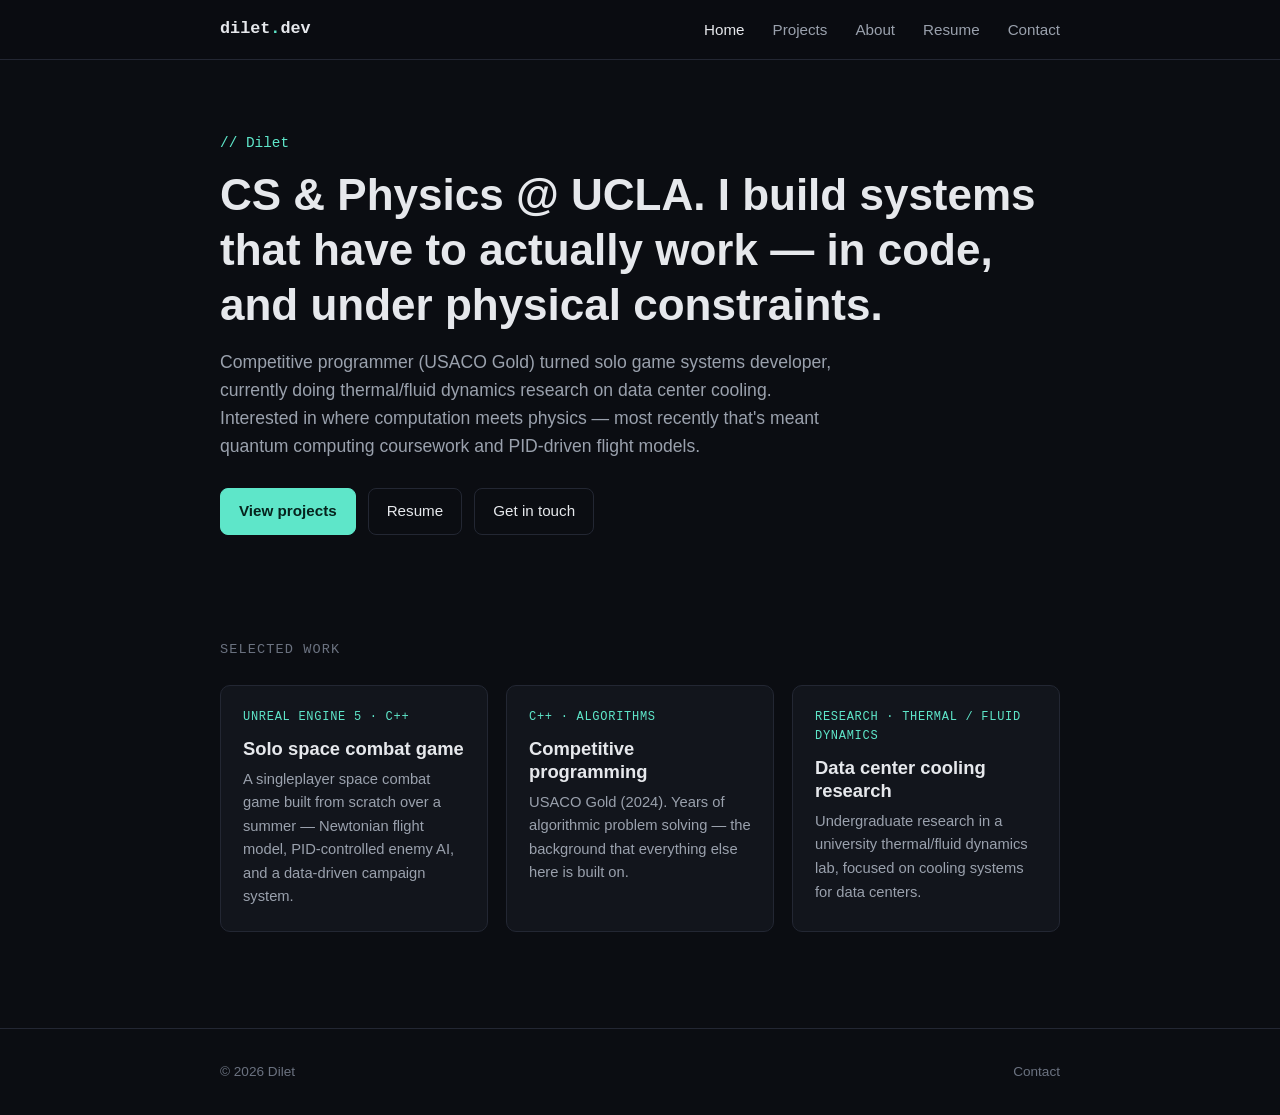
==== index.html @ afdc528f "initial" ====
<!DOCTYPE html>
<html lang="en">
<head>
  <meta charset="UTF-8">
  <meta name="viewport" content="width=device-width, initial-scale=1.0">
  <title>Dilet</title>
  <meta name="description" content="Dilet — CS &amp; Physics student at UCLA. Competitive programming, systems-driven game development, and thermal engineering research.">
  <link rel="stylesheet" href="css/style.css">
</head>
<body>

  <header class="site-header">
    <nav class="nav">
      <a class="nav-logo" href="index.html">dilet<span class="dot">.</span>dev</a>
      <button class="nav-toggle" aria-label="Toggle navigation" aria-expanded="false">&#9776;</button>
      <ul class="nav-links">
        <li><a href="index.html" aria-current="page">Home</a></li>
        <li><a href="projects/index.html">Projects</a></li>
        <li><a href="about.html">About</a></li>
        <li><a href="resume.html">Resume</a></li>
        <li><a href="contact.html">Contact</a></li>
      </ul>
    </nav>
  </header>

  <main>
    <section class="hero">
      <div class="wrap">
        <div class="hero-eyebrow">// Dilet</div>
        <h1>CS &amp; Physics @ UCLA. I build systems that have to actually work — in code, and under physical constraints.</h1>
        <p class="lede">
          Competitive programmer (USACO Gold) turned solo game systems developer, currently doing
          thermal/fluid dynamics research on data center cooling. Interested in where computation
          meets physics — most recently that's meant quantum computing coursework and PID-driven
          flight models.
        </p>
        <div class="cta-row">
          <a class="btn btn-primary" href="projects/index.html">View projects</a>
          <a class="btn" href="resume.html">Resume</a>
          <a class="btn" href="contact.html">Get in touch</a>
        </div>
      </div>
    </section>

    <section>
      <div class="wrap">
        <div class="section-title">Selected work</div>
        <div class="card-grid">

          <a class="card" href="projects/space-game.html">
            <span class="tag">Unreal Engine 5 · C++</span>
            <h3>Solo space combat game</h3>
            <p>A singleplayer space combat game built from scratch over a summer — Newtonian
              flight model, PID-controlled enemy AI, and a data-driven campaign system.</p>
          </a>

          <a class="card" href="projects/competitive-programming.html">
            <span class="tag">C++ · Algorithms</span>
            <h3>Competitive programming</h3>
            <p>USACO Gold (2024). Years of algorithmic problem solving — the background that
              everything else here is built on.</p>
          </a>

          <a class="card" href="projects/research.html">
            <span class="tag">Research · Thermal / Fluid Dynamics</span>
            <h3>Data center cooling research</h3>
            <p>Undergraduate research in a university thermal/fluid dynamics lab, focused on
              cooling systems for data centers.</p>
          </a>

        </div>
      </div>
    </section>
  </main>

  <footer class="site-footer">
    <div class="wrap">
      <span>&copy; <span id="year"></span> Dilet</span>
      <span><a href="contact.html">Contact</a></span>
    </div>
  </footer>

  <script src="js/main.js"></script>
  <script>document.getElementById("year").textContent = new Date().getFullYear();</script>
</body>
</html>
---- css/style.css ----
/* ==========================================================================
   Dilet — personal site styles
   Plain CSS, no build step. Organized top to bottom:
   1. Variables & reset
   2. Layout primitives
   3. Nav
   4. Hero / home
   5. Cards (projects)
   6. Project detail pages
   7. Resume / contact
   8. Footer
   9. Responsive
   ========================================================================== */

/* ---------- 1. Variables & reset ---------- */
:root {
  --bg: #0b0d12;
  --bg-elevated: #12151c;
  --bg-elevated-2: #1a1e28;
  --text: #e6e8ec;
  --text-dim: #9aa1ad;
  --text-faint: #6b7280;
  --accent: #5ee6c9;
  --accent-dim: #2f7a6c;
  --border: #232733;
  --radius: 10px;
  --max-width: 880px;
  --font-body: -apple-system, BlinkMacSystemFont, "Segoe UI", Roboto, Helvetica, Arial, sans-serif;
  --font-mono: "SFMono-Regular", Consolas, "Liberation Mono", Menlo, monospace;
}

* {
  box-sizing: border-box;
}

html {
  color-scheme: dark;
}

body {
  margin: 0;
  background: var(--bg);
  color: var(--text);
  font-family: var(--font-body);
  font-size: 16px;
  line-height: 1.6;
  -webkit-font-smoothing: antialiased;
}

img {
  max-width: 100%;
  display: block;
}

a {
  color: var(--accent);
  text-decoration: none;
}

a:hover {
  text-decoration: underline;
}

h1, h2, h3, h4 {
  line-height: 1.25;
  font-weight: 600;
  margin: 0 0 0.5em;
}

p {
  margin: 0 0 1em;
  color: var(--text-dim);
}

code, .mono {
  font-family: var(--font-mono);
}

/* ---------- 2. Layout primitives ---------- */
.wrap {
  max-width: var(--max-width);
  margin: 0 auto;
  padding: 0 20px;
}

section {
  padding: 56px 0;
}

.section-title {
  font-size: 0.85rem;
  text-transform: uppercase;
  letter-spacing: 0.08em;
  color: var(--text-faint);
  font-family: var(--font-mono);
  margin-bottom: 24px;
}

/* ---------- 3. Nav ---------- */
header.site-header {
  border-bottom: 1px solid var(--border);
  position: sticky;
  top: 0;
  background: rgba(11, 13, 18, 0.85);
  backdrop-filter: blur(8px);
  z-index: 10;
}

.nav {
  display: flex;
  align-items: center;
  justify-content: space-between;
  padding: 16px 20px;
  max-width: var(--max-width);
  margin: 0 auto;
}

.nav-logo {
  font-family: var(--font-mono);
  font-weight: 600;
  color: var(--text);
  font-size: 1.05rem;
}

.nav-logo:hover {
  text-decoration: none;
  color: var(--accent);
}

.nav-logo .dot {
  color: var(--accent);
}

.nav-links {
  display: flex;
  gap: 28px;
  list-style: none;
  margin: 0;
  padding: 0;
}

.nav-links a {
  color: var(--text-dim);
  font-size: 0.95rem;
}

.nav-links a:hover,
.nav-links a[aria-current="page"] {
  color: var(--text);
  text-decoration: none;
}

.nav-toggle {
  display: none;
  background: none;
  border: 1px solid var(--border);
  border-radius: 6px;
  color: var(--text);
  padding: 6px 10px;
  font-size: 1rem;
}

/* ---------- 4. Hero / home ---------- */
.hero {
  padding: 72px 0 48px;
}

.hero-eyebrow {
  font-family: var(--font-mono);
  color: var(--accent);
  font-size: 0.9rem;
  margin-bottom: 12px;
}

.hero h1 {
  font-size: clamp(2rem, 5vw, 2.75rem);
  margin-bottom: 16px;
}

.hero .lede {
  font-size: 1.1rem;
  max-width: 620px;
}

.cta-row {
  display: flex;
  gap: 12px;
  margin-top: 28px;
  flex-wrap: wrap;
}

.btn {
  display: inline-block;
  padding: 10px 18px;
  border-radius: 8px;
  font-size: 0.95rem;
  border: 1px solid var(--border);
  color: var(--text);
}

.btn:hover {
  text-decoration: none;
  border-color: var(--accent-dim);
}

.btn-primary {
  background: var(--accent);
  color: #06231d;
  border-color: var(--accent);
  font-weight: 600;
}

.btn-primary:hover {
  background: #7ceedb;
  border-color: #7ceedb;
}

/* ---------- 5. Cards (projects) ---------- */
.card-grid {
  display: grid;
  grid-template-columns: repeat(auto-fit, minmax(240px, 1fr));
  gap: 18px;
}

.card {
  background: var(--bg-elevated);
  border: 1px solid var(--border);
  border-radius: var(--radius);
  padding: 22px;
  display: block;
  color: var(--text);
}

.card:hover {
  text-decoration: none;
  border-color: var(--accent-dim);
  transform: translateY(-2px);
  transition: transform 0.15s ease, border-color 0.15s ease;
}

.card .tag {
  font-family: var(--font-mono);
  font-size: 0.75rem;
  color: var(--accent);
  text-transform: uppercase;
  letter-spacing: 0.06em;
  margin-bottom: 10px;
  display: block;
}

.card h3 {
  margin-bottom: 8px;
  font-size: 1.15rem;
}

.card p {
  font-size: 0.92rem;
  margin-bottom: 0;
}

/* ---------- 6. Project detail pages ---------- */
.project-header {
  padding: 56px 0 24px;
  border-bottom: 1px solid var(--border);
}

.project-header .tag {
  font-family: var(--font-mono);
  font-size: 0.8rem;
  color: var(--accent);
  text-transform: uppercase;
  letter-spacing: 0.06em;
}

.project-header h1 {
  margin-top: 12px;
}

.meta-row {
  display: flex;
  gap: 20px;
  flex-wrap: wrap;
  margin-top: 16px;
  font-size: 0.9rem;
  color: var(--text-faint);
  font-family: var(--font-mono);
}

.media-placeholder {
  background: var(--bg-elevated);
  border: 1px dashed var(--border);
  border-radius: var(--radius);
  padding: 48px 20px;
  text-align: center;
  color: var(--text-faint);
  font-size: 0.9rem;
  margin: 24px 0;
}

.project-body h2 {
  font-size: 1.3rem;
  margin-top: 40px;
}

.project-body ul {
  color: var(--text-dim);
  padding-left: 1.2em;
}

.project-body li {
  margin-bottom: 0.5em;
}

.back-link {
  display: inline-block;
  margin: 32px 0 0;
  font-size: 0.9rem;
  color: var(--text-faint);
}

/* ---------- 7. Resume / contact ---------- */
.resume-actions,
.contact-list {
  display: flex;
  flex-direction: column;
  gap: 14px;
  max-width: 420px;
}

.resume-actions .btn,
.contact-list a {
  text-align: center;
}

.contact-list {
  list-style: none;
  padding: 0;
}

.contact-list li a {
  display: flex;
  align-items: center;
  justify-content: space-between;
  padding: 14px 18px;
  border: 1px solid var(--border);
  border-radius: var(--radius);
  color: var(--text);
  background: var(--bg-elevated);
}

.contact-list li a:hover {
  text-decoration: none;
  border-color: var(--accent-dim);
}

.contact-list .label {
  font-family: var(--font-mono);
  font-size: 0.85rem;
  color: var(--text-faint);
}

.placeholder-note {
  font-size: 0.85rem;
  color: var(--text-faint);
  border-left: 2px solid var(--accent-dim);
  padding-left: 12px;
  margin: 20px 0;
}

/* ---------- 8. Footer ---------- */
footer.site-footer {
  border-top: 1px solid var(--border);
  padding: 32px 0;
  margin-top: 40px;
}

footer.site-footer .wrap {
  display: flex;
  justify-content: space-between;
  flex-wrap: wrap;
  gap: 12px;
  font-size: 0.85rem;
  color: var(--text-faint);
}

footer.site-footer a {
  color: var(--text-faint);
}

/* ---------- 9. Responsive ---------- */
@media (max-width: 640px) {
  .nav-links {
    position: absolute;
    top: 100%;
    left: 0;
    right: 0;
    background: var(--bg-elevated);
    border-bottom: 1px solid var(--border);
    flex-direction: column;
    gap: 0;
    display: none;
  }

  .nav-links.open {
    display: flex;
  }

  .nav-links li {
    border-top: 1px solid var(--border);
  }

  .nav-links a {
    display: block;
    padding: 14px 20px;
  }

  .nav-toggle {
    display: inline-block;
  }

  .hero {
    padding: 48px 0 32px;
  }
}
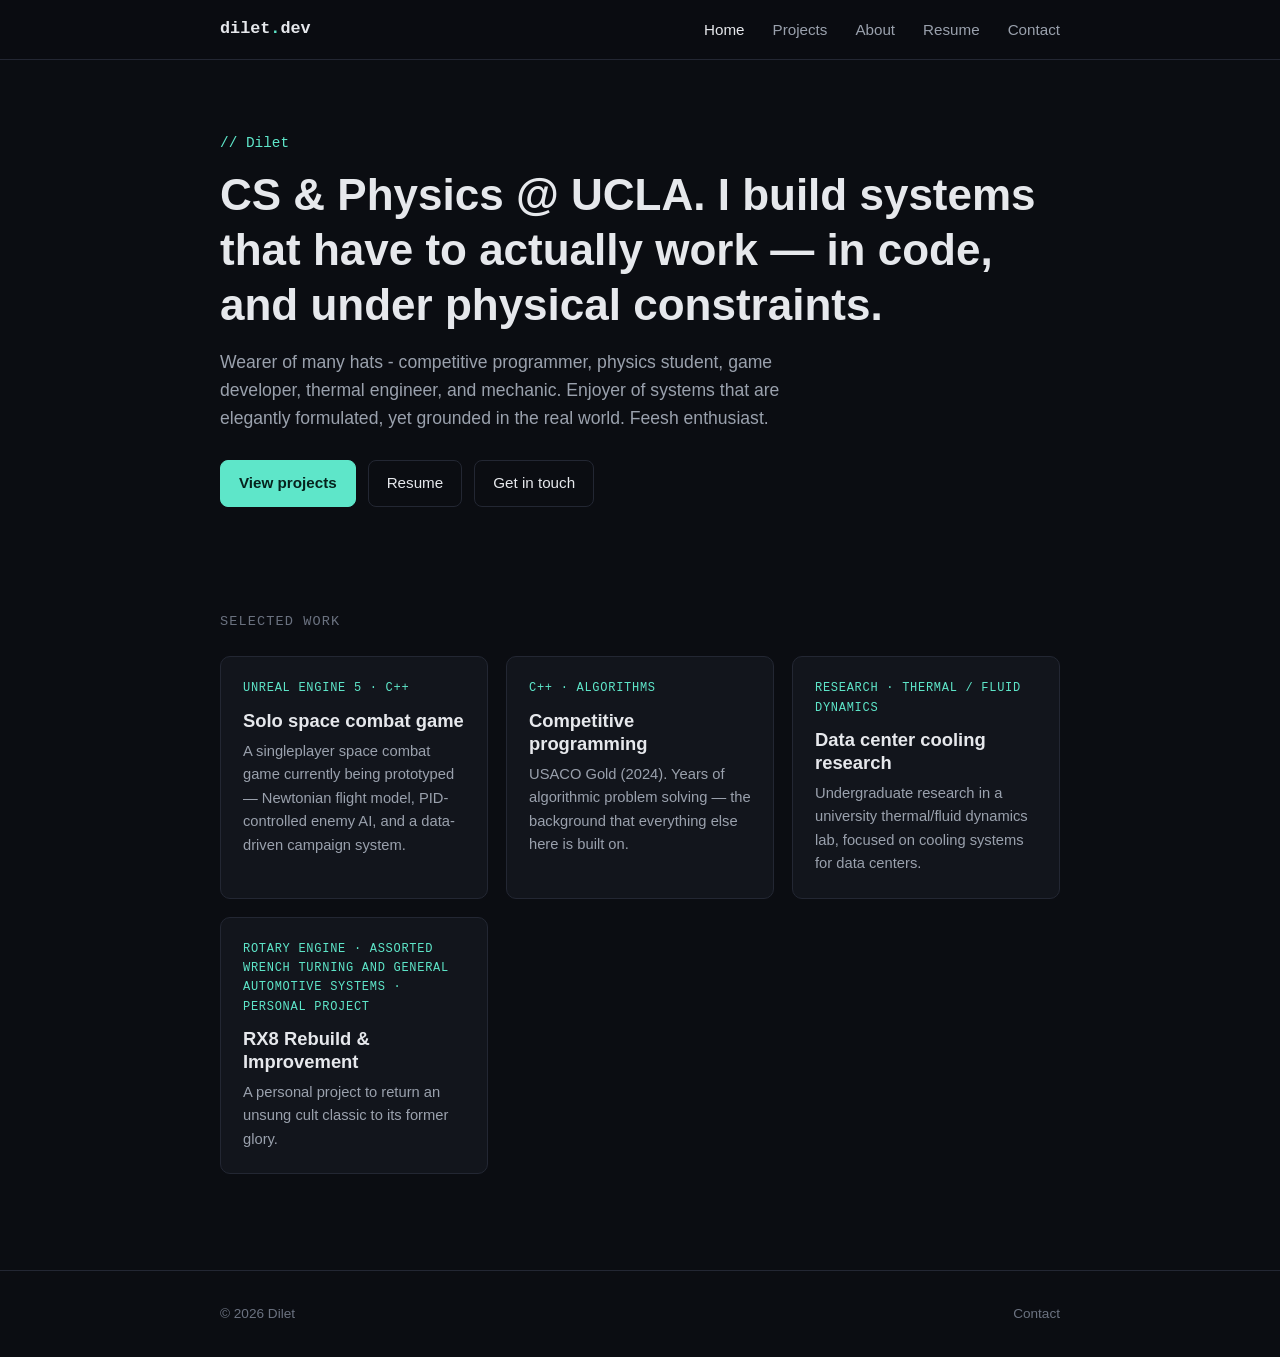
==== commit 4203ff76: "a whole lot of edits yes, yes, edits. Basically rewrote most things from what AI came up with." ====
--- a/index.html
+++ b/index.html
@@ -29,10 +29,7 @@
         <div class="hero-eyebrow">// Dilet</div>
         <h1>CS &amp; Physics @ UCLA. I build systems that have to actually work — in code, and under physical constraints.</h1>
         <p class="lede">
-          Competitive programmer (USACO Gold) turned solo game systems developer, currently doing
-          thermal/fluid dynamics research on data center cooling. Interested in where computation
-          meets physics — most recently that's meant quantum computing coursework and PID-driven
-          flight models.
+          Wearer of many hats - competitive programmer, physics student, game developer, thermal engineer, and mechanic. Enjoyer of systems that are elegantly formulated, yet grounded in the real world. Feesh enthusiast.
         </p>
         <div class="cta-row">
           <a class="btn btn-primary" href="projects/index.html">View projects</a>
@@ -50,7 +47,7 @@
           <a class="card" href="projects/space-game.html">
             <span class="tag">Unreal Engine 5 · C++</span>
             <h3>Solo space combat game</h3>
-            <p>A singleplayer space combat game built from scratch over a summer — Newtonian
+            <p>A singleplayer space combat game currently being prototyped — Newtonian
               flight model, PID-controlled enemy AI, and a data-driven campaign system.</p>
           </a>
 
@@ -66,6 +63,12 @@
             <h3>Data center cooling research</h3>
             <p>Undergraduate research in a university thermal/fluid dynamics lab, focused on
               cooling systems for data centers.</p>
+          </a>
+
+          <a class="card" href="projects/rx8.html">
+            <span class="tag">Rotary Engine · Assorted Wrench Turning and General Automotive Systems · Personal Project</span>
+            <h3>RX8 Rebuild & Improvement</h3>
+            <p>A personal project to return an unsung cult classic to its former glory.</p>
           </a>
 
         </div>
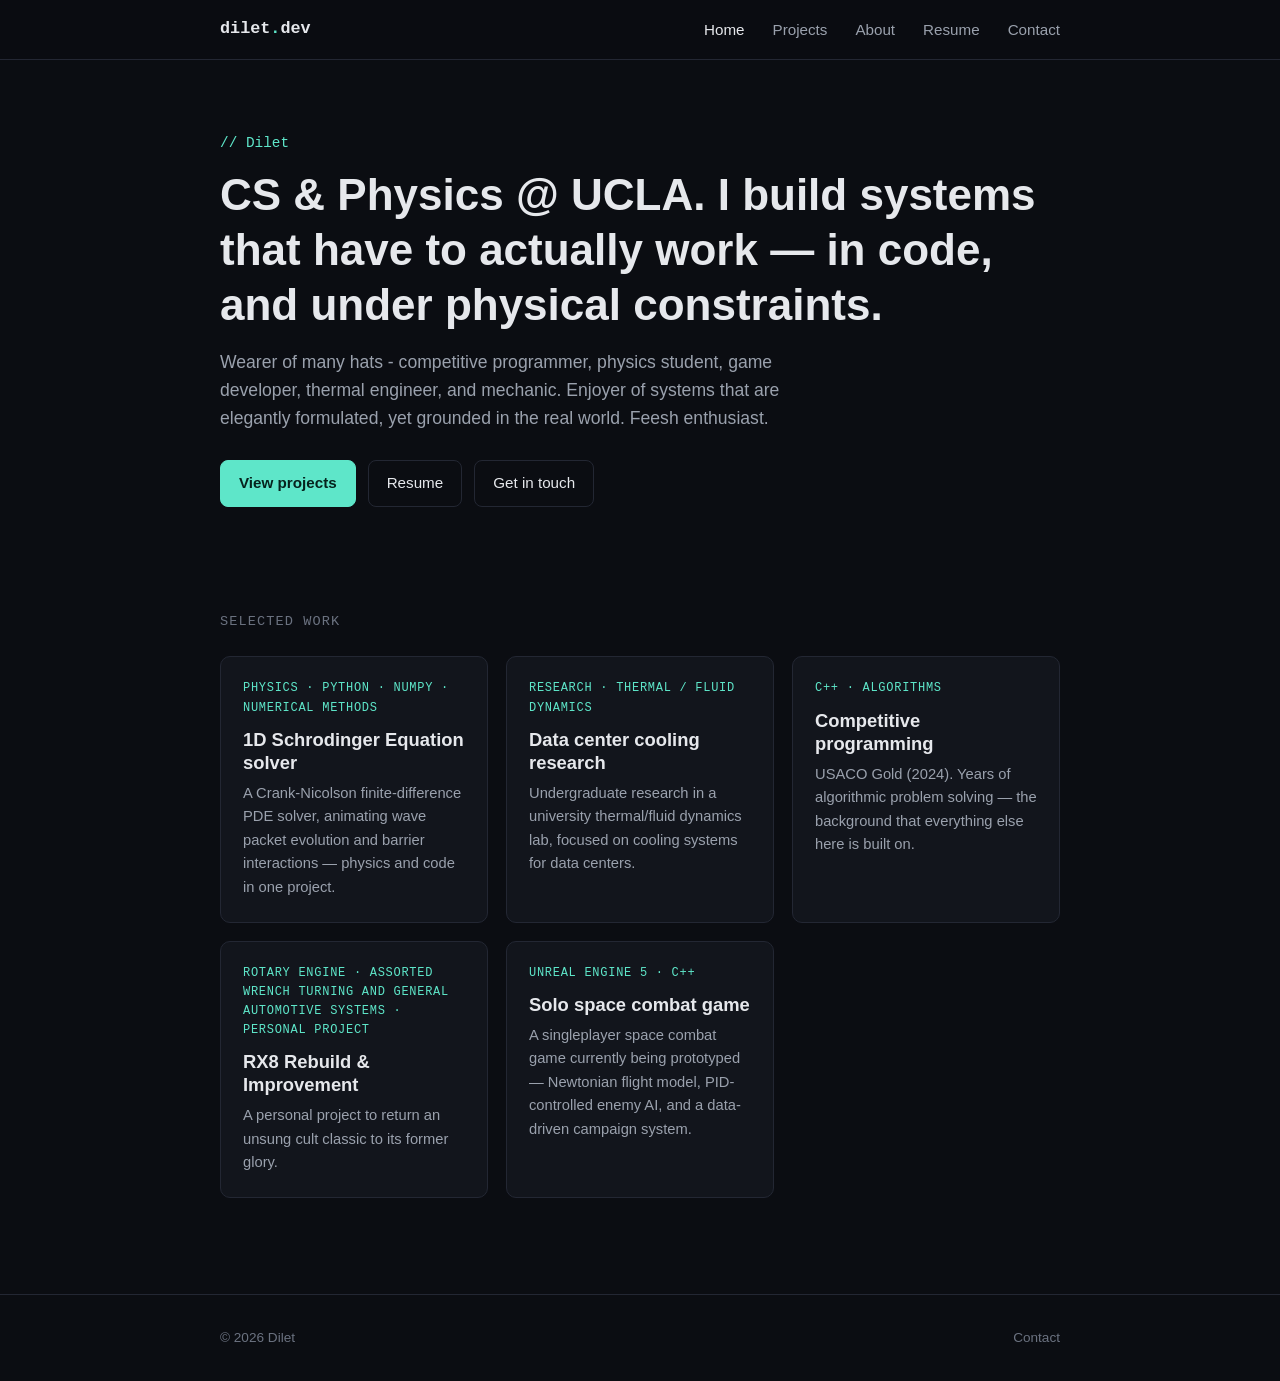
==== commit 95ef52c6: "Added SchrodingerSolver, modified some other pages, shuffled card orders" ====
--- a/index.html
+++ b/index.html
@@ -44,11 +44,17 @@
         <div class="section-title">Selected work</div>
         <div class="card-grid">
 
-          <a class="card" href="projects/space-game.html">
-            <span class="tag">Unreal Engine 5 · C++</span>
-            <h3>Solo space combat game</h3>
-            <p>A singleplayer space combat game currently being prototyped — Newtonian
-              flight model, PID-controlled enemy AI, and a data-driven campaign system.</p>
+          <a class="card" href="projects/schrodinger-solver.html">
+            <span class="tag">Physics · Python · Numpy · Numerical Methods</span>
+            <h3>1D Schrodinger Equation solver</h3>
+            <p>A Crank-Nicolson finite-difference PDE solver, animating wave packet evolution and barrier interactions — physics and code in one project.</p>
+          </a>
+
+          <a class="card" href="projects/research.html">
+            <span class="tag">Research · Thermal / Fluid Dynamics</span>
+            <h3>Data center cooling research</h3>
+            <p>Undergraduate research in a university thermal/fluid dynamics lab, focused on
+              cooling systems for data centers.</p>
           </a>
 
           <a class="card" href="projects/competitive-programming.html">
@@ -58,19 +64,18 @@
               everything else here is built on.</p>
           </a>
 
-          <a class="card" href="projects/research.html">
-            <span class="tag">Research · Thermal / Fluid Dynamics</span>
-            <h3>Data center cooling research</h3>
-            <p>Undergraduate research in a university thermal/fluid dynamics lab, focused on
-              cooling systems for data centers.</p>
-          </a>
-
           <a class="card" href="projects/rx8.html">
             <span class="tag">Rotary Engine · Assorted Wrench Turning and General Automotive Systems · Personal Project</span>
             <h3>RX8 Rebuild & Improvement</h3>
             <p>A personal project to return an unsung cult classic to its former glory.</p>
           </a>
-
+          
+          <a class="card" href="projects/space-game.html">
+            <span class="tag">Unreal Engine 5 · C++</span>
+            <h3>Solo space combat game</h3>
+            <p>A singleplayer space combat game currently being prototyped — Newtonian
+              flight model, PID-controlled enemy AI, and a data-driven campaign system.</p>
+          </a>
         </div>
       </div>
     </section>
